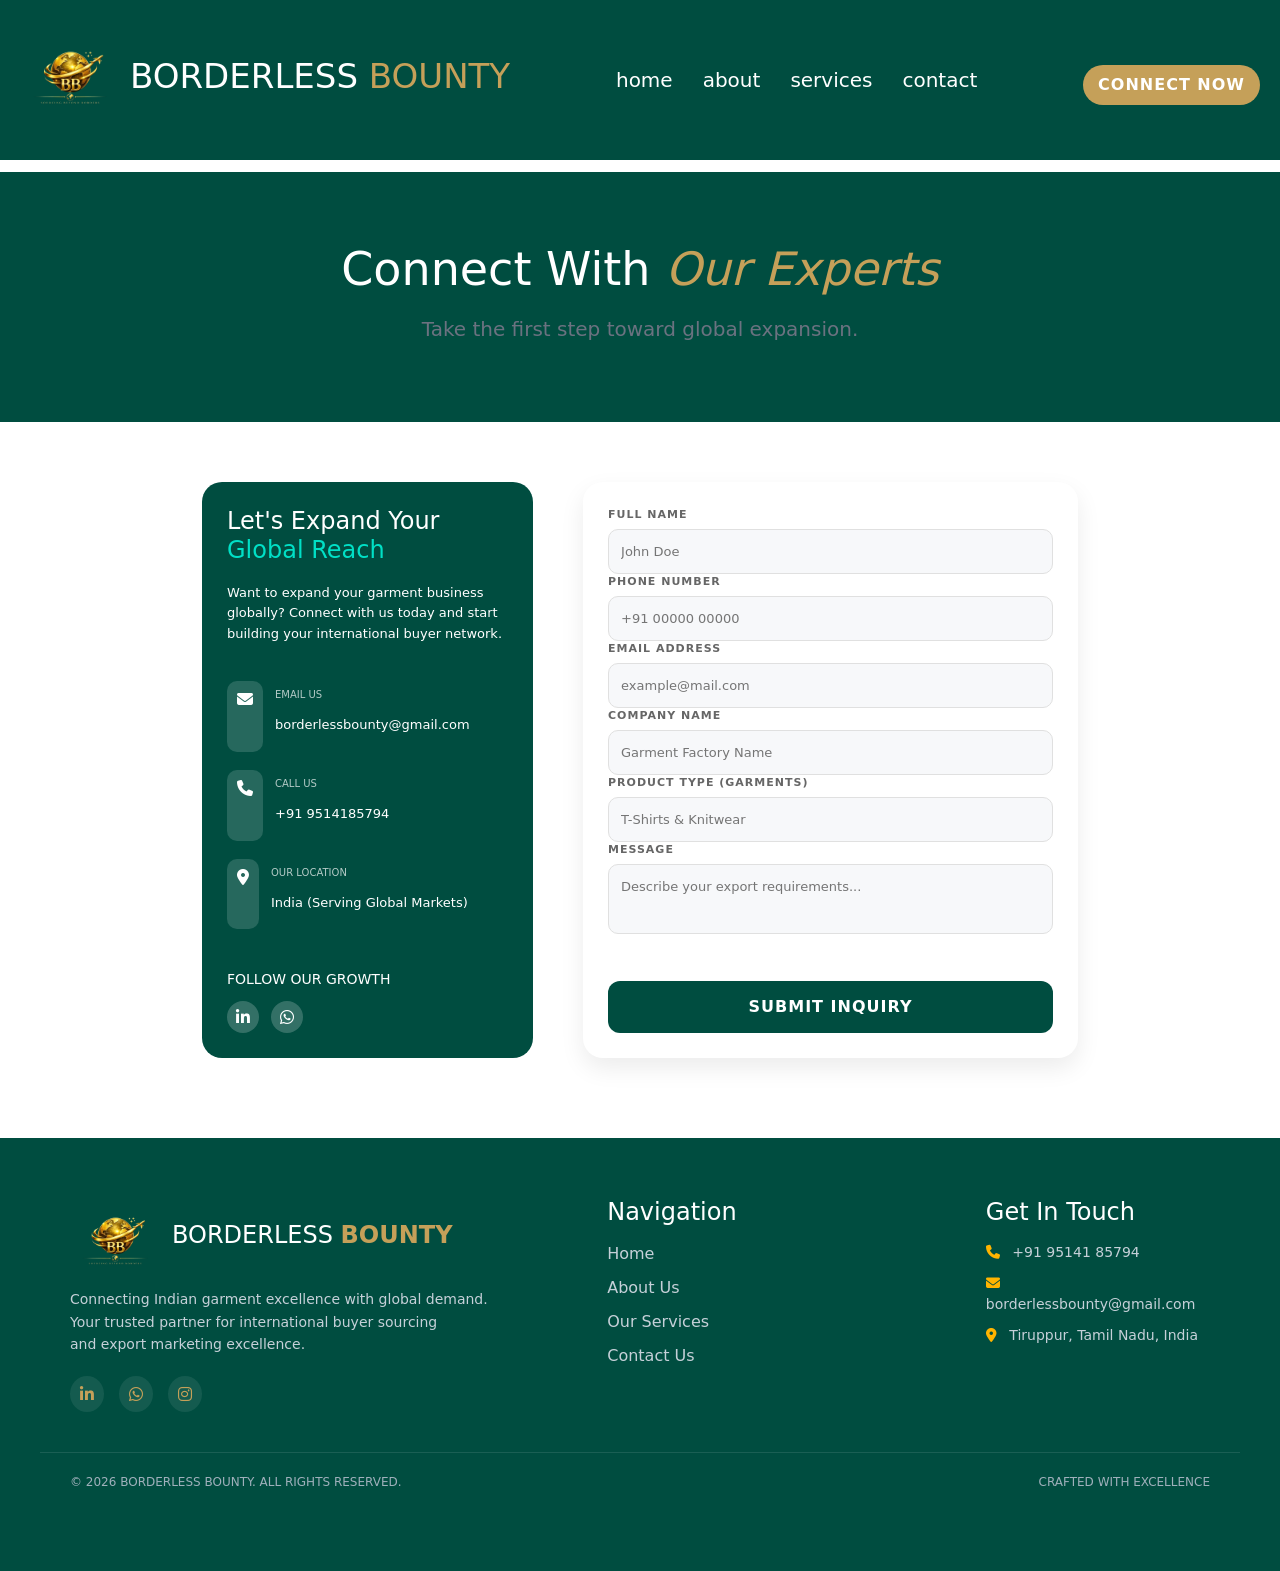
==== contact.html @ e93c2791 "Add files via upload" ====
<!DOCTYPE html>
<html lang="en">
<head>
    <meta charset="UTF-8">
    <meta name="viewport" content="width=device-width, initial-scale=1.0">
  <title>Document</title>
         <!-- ✅ Font Awesome (icons) -->
  <link rel="stylesheet" href="https://cdnjs.cloudflare.com/ajax/libs/font-awesome/6.5.0/css/all.min.css">

   <!-- AOS Animation -->
  <link rel="stylesheet" href="https://unpkg.com/aos@2.3.4/dist/aos.css"/>


    <link href="https://cdn.jsdelivr.net/npm/bootstrap@5.3.8/dist/css/bootstrap.min.css" rel="stylesheet"
        integrity="sha384-sRIl4kxILFvY47J16cr9ZwB07vP4J8+LH7qKQnuqkuIAvNWLzeN8tE5YBujZqJLB" crossorigin="anonymous">
        <link rel="stylesheet" href="/CSS/style.css">
</head>
<body>
   <div class="navbar-main">

    <div class="nav-left">
        <img src="images/home_page_images/logomain.webp" class="logo-image">
        <h1>BORDERLESS <span>BOUNTY</span></h1>
    </div>

    <ul class="nav">
        <li><a href="index.html">home</a></li>
        <li><a href="about.html">about</a></li>
        <li><a href="service.html">services</a></li>
        <li><a href="contact.html">contact</a></li>
    </ul>

    <div class="btn1">
        <button class="nav-btn">CONNECT NOW</button>
    </div>

</div>
<div class="contact1">
    <h1>Connect With<span> Our Experts</span></h1>
    <h4>Take the first step toward global expansion.</h4>

</div>
<div class="container contact-container">

  <!-- LEFT -->
  <div class="left-box">
    <h2>Let's Expand Your <br><span>Global Reach</span></h2>

    <p>
      Want to expand your garment business globally?
      Connect with us today and start building your
      international buyer network.
    </p>

    <div class="info">

      <div class="info-item">
        <i class="fas fa-envelope"></i>
        <div>
          <small>EMAIL US</small>
          <p>borderlessbounty@gmail.com</p>
        </div>
      </div>

      <div class="info-item">
        <i class="fas fa-phone"></i>
        <div>
          <small>CALL US</small>
          <p>+91 9514185794</p>
        </div>
      </div>

      <div class="info-item">
        <i class="fas fa-location-dot"></i>
        <div>
          <small>OUR LOCATION</small>
          <p>India (Serving Global Markets)</p>
        </div>
      </div>

    </div>

    <div class="social">
      <small>FOLLOW OUR GROWTH</small>
      <div class="icons">
        <a href="#"><i class="fab fa-linkedin-in"></i></a>
        <a href="#"><i class="fab fa-whatsapp"></i></a>
      </div>
    </div>
  </div>

  <!-- RIGHT -->
  <div class="form-box">
    <form>

      <div class="row">
        <div class="field">
          <label>FULL NAME</label>
          <input type="text" placeholder="John Doe">
        </div>

        <div class="field">
          <label>PHONE NUMBER</label>
          <input type="text" placeholder="+91 00000 00000">
        </div>
      </div>

      <div class="row">
        <div class="field">
          <label>EMAIL ADDRESS</label>
          <input type="email" placeholder="example@mail.com">
        </div>

        <div class="field">
          <label>COMPANY NAME</label>
          <input type="text" placeholder="Garment Factory Name">
        </div>
      </div>

      <div class="field">
        <label>PRODUCT TYPE (GARMENTS)</label>
        <input type="text" placeholder="T-Shirts & Knitwear">
      </div>

      <div class="field">
        <label>MESSAGE</label>
        <textarea placeholder="Describe your export requirements..."></textarea>
      </div>

      <button type="submit">SUBMIT INQUIRY</button>

    </form>
  </div>

</div>
<footer class="fx-footer">

  <div class="fx-container">

    <!-- LEFT -->
    <div class="fx-left">
      <div class="logo-row">
       <img src="images/home_page_images/logomain.webp" class="logo-image2">
      <h2>BORDERLESS <span>BOUNTY</span></h2>
      </div>
      <p>
        Connecting Indian garment excellence with global demand.<br>
        Your trusted partner for international buyer sourcing<br> and
        export marketing excellence.
      </p>

      <div class="fx-social">
        <i class="fab fa-linkedin-in"></i>
        <i class="fab fa-whatsapp"></i>
        <i class="fab fa-instagram"></i>
      </div>
    </div>

    <!-- CENTER -->
    <div class="fx-center">
      <h4>Navigation</h4>
      <ul>
        <li>Home</li>
        <li>About Us</li>
        <li>Our Services</li>
        <li>Contact Us</li>
      </ul>
    </div>

    <!-- RIGHT -->
    <div class="fx-right">
      <h4>Get In Touch</h4>
      <p><i class="fas fa-phone"></i> +91 95141 85794</p>
      <p><i class="fas fa-envelope"></i> borderlessbounty@gmail.com</p>
      <p><i class="fas fa-location-dot"></i> Tiruppur, Tamil Nadu, India</p>
    </div>

  </div>

  <!-- BOTTOM -->
  <div class="fx-bottom">
    <span>© 2026 BORDERLESS BOUNTY. ALL RIGHTS RESERVED.</span>
    <span>CRAFTED WITH EXCELLENCE</span>
  </div>

</footer>

   <script src="https://cdn.jsdelivr.net/npm/bootstrap@5.3.8/dist/js/bootstrap.bundle.min.js"
        integrity="sha384-FKyoEForCGlyvwx9Hj09JcYn3nv7wiPVlz7YYwJrWVcXK/BmnVDxM+D2scQbITxI"
        crossorigin="anonymous"></script>
      
</body>
</html>
---- CSS/style.css ----
.navbar-main {
    background-color: #004d40;
    height: 160px;
    width: 100%;
    display: flex;
    align-items: center;
    justify-content: space-between;
    padding: 0 20px;
    position:sticky;
    top:0;
     z-index: 1000;
}

.nav-left {
    display: flex;
    align-items: center;
}

.logo-image {
    width: 100px;
    height: 100px;
}

.nav-left h1 {
    color: white;
    font-size: 34px;
    margin-left: 10px;
}

.nav-left h1 span {
    color: #c5a059;
}

.nav {
    display: flex;
    gap: 30px;
    list-style: none;
}

.nav a {
    color: white;
    text-decoration: none;
    font-size: 20px;
}
.nav a:hover {
    color: #c5a059;
    transform: scale(1.1);
}
.nav-btn {
    background-color: #c5a059;
    color: white;
    border: none;
    padding: 8px 15px;
    border-radius: 20px;
    margin-top: 50px;
}
.nav-btn:hover {
    background-color: #ff9f2e;
    color: black;
    transform: scale(1.05);
}

/* hero section */
.hero {
  height: 100vh;
  /* background: linear-gradient(rgba(0,0,0,0.7), rgba(0,0,0,0.7)),
              url('images/home _page _images/rainy-forest.webp'); */
  /* background-image:url('images/home _page _images/mYxvzp.webp');  */
 
  background-size: cover;
  background-position: center;
  background-repeat: no-repeat;
  display: flex;
  align-items: center;
  color: white;
  text-align: center;
  padding: 20px;
  position: relative;
}
.shade{
  position: absolute;
  background-color: #004d40;
  width: 100%;
  height: 100%;
  opacity: 0.6;
}

.hero-content {
  max-width: 900px;
  margin: auto;
  position: relative;
}

.hero h5 {
  color:#c5a059;
  letter-spacing: 3px;
  font-size: 25px;
}

.sub-title {
  margin: 10px 0;
  font-size: 17px;
}

.hero h1 {
  font-size: 50px;
  font-weight: bold;
}

.hero h1 span {
  color: #c5a059;
  font-style: italic;
}

.desc {
  margin: 20px 0;
  font-size: 21px;
}

.buttons {
  margin-top: 20px;
}

.btn {
  padding: 10px 20px;
  text-decoration: none;
  margin: 5px;
  display: inline-block;
}

.btn-primary {
  background: white;
  color: white;
}

.btn-outline {
  border: 1px solid white;
  color: white;
}
.expertise4 {
  position: relative;
  padding: 100px 20px;
  text-align: center;
  overflow: hidden;
  background: #fff;
}
/* davut */
* {
  box-sizing: border-box;
}

/* 🔥 BACKGROUND LAYER */
.expertise4::before {
  content: "";
  position: absolute;
  top: 0;
  left: 0;
  width: 200%;
  height: 100%;

  background: url('../images/home_page_images/flag.png') repeat-x;

  background-size: contain;
  opacity: 0.15;

  animation: moveFlags 40s linear infinite;
}


/* 🔥 SECOND LAYER (depth feel) */
.expertise4::after {
  content: "";
  position: absolute;
  top: 0;
  left: 0;
  width: 200%;
  height: 100%;

  background: url('images/home_page_images/flag.png') repeat-x;

  background-size: contain;
  opacity: 0.08;

  animation: moveFlagsReverse 60s linear infinite;
}

/* CONTENT ABOVE */
.container4 {
  position: relative;
  z-index: 2;
  max-width: 900px;
  margin: auto;
}

/* TEXT */
.small-title {
  letter-spacing: 4px;
  font-size: 21px;
}

.main-title {
  font-size: 42px;
  font-weight: bold;
}

.content-text {
  font-size: 23px;
  line-height: 1.7;
}

.content-text span {
  font-weight: bold;
  font-style: italic;
}

/* 🔁 ANIMATIONS */
@keyframes moveFlags {
  0% {
    transform: translateX(0);
  }
  100% {
    transform: translateX(-50%);
  }
}

@keyframes moveFlagsReverse {
  0% {
    transform: translateX(-50%);
  }
  100% {
    transform: translateX(0);
  }
}


.services1 {
  background: #f4f6f8;
  padding: 80px 0;
}
.service-card {
  min-width: 220px;  /* 👈 minimum size */
  flex: 1;           /* 👈 auto expand */
  height: 180px;
}

/* 🔥 ONE LINE LAYOUT */
.service-row {
  display: flex;
  justify-content: center;
  gap: 30px; /* 🔥 BIG GAP */
  /* flex-wrap: nowrap;  */
}

/* CARD */
.service-card {
  background: #c4c2c2;
  padding: 25px 15px;
  border-radius: 15px;

  width: 180px; /* 🔥 SAME WIDTH */
  height: 180px; /* 🔥 SAME HEIGHT */

  display: flex;
  flex-direction: column;
  justify-content: center;
  align-items: center;

  text-align: center;

  box-shadow: 0 8px 20px rgba(0,0,0,0.08);
  transition: 0.3s;
}

/* ICON */
.service-card i {
  font-size: 30px;
  margin-bottom: 10px;
}

/* HOVER */
.service-card:hover {
  transform: translateY(-8px);
  box-shadow: 0 15px 30px rgba(0,0,0,0.15);
}
/* BOX */
/* ===== WHY SECTION ===== */
   .why-section {
  background-color: #004d40;
   gap:90px;
  
}



/* TEXT */
.small-head {
  color: #c5a059;
  letter-spacing: 2px;
  font-size: 14px;
}

.main-head {
  font-size: 36px;
  font-weight: bold;
}

.points p {
  font-weight: bold;
  margin-bottom: 5px;
}

.points span {
  display: block;
  font-size: 14px;
  color: #ddd;
  margin-bottom: 15px;
}

.points i {
  color: #c5a059;
  margin-right: 8px;
}

/* CARD */
.card-box {
  height: 210px;
  border-radius: 20px;
  background-color: #004d40;
  backdrop-filter: blur(10px);
  border: 2px solid rgb(163, 161, 161);
  box-shadow: 0 10px 25px rgba(237, 230, 230, 0.2);

  color: #fff;
  text-align: center;

  display: flex;
  flex-direction: column;
  justify-content: center;
  align-items: center;

  transition: 0.4s;

  /* animation base */
  opacity: 0;
  transform: translateY(40px);
  animation: fadeUp 0.8s forwards;
}

/* ICON */
.card-box i {
  font-size: 30px;
  color: #c5a059;
  margin-bottom: 10px;
}

/* HOVER */
.card-box:hover {
  transform: translateY(-10px) scale(1.05);
}

/* 🔥 ANIMATION */
@keyframes fadeUp {
  to {
    opacity: 1;
    transform: translateY(0);
  }
}

/* DELAYS */
.delay1 { animation-delay: 0.2s; }
.delay2 { animation-delay: 0.4s; }
.delay3 { animation-delay: 0.6s; }
.delay4 { animation-delay: 0.8s; }
/* SECTION */
.cta-section {
  padding: 80px 20px;
  background: #fff;
}

/* industryrow */
.industries {
  background: #f8f9fb;
}

/* TITLE */
.industry-title {
  font-size: 30px;
  font-weight: 600;
  color: #1f2937;
}

/* CARD */
.industry-card {
  height: 130px;
  border-radius: 12px;
  background: #fff;

  display: flex;
  flex-direction: column;
  justify-content: center;
  align-items: center;

  box-shadow: 0 5px 15px rgba(0,0,0,0.08);
  transition: 0.3s;

  /* animation base */
  opacity: 0;
  transform: translateY(40px);
  animation: fadeUp 0.8s forwards;
}

/* ICON */
.industry-card i {
  font-size: 26px;
  margin-bottom: 10px;
  color: #1f2937;
}

/* TEXT */
.industry-card p {
  font-size: 14px;
  margin: 0;
  color: #374151;
}

/* HOVER */
.industry-card:hover {
  transform: translateY(-8px);
  box-shadow: 0 15px 30px rgba(0,0,0,0.15);
}

/* ANIMATION */
@keyframes fadeUp {
  to {
    opacity: 1;
    transform: translateY(0);
  }
}

/* DELAY */
.delay1 { animation-delay: 0.2s; }
.delay2 { animation-delay: 0.4s; }
.delay3 { animation-delay: 0.6s; }
.delay4 { animation-delay: 0.8s; }
.delay5 { animation-delay: 1s; }
/* BOX */
.cta-box {
  background-color: #004d40;
  color: white;

  padding: 50px 30px;
  border-radius: 20px;
  width: 100%;

  max-width: 1200px;
  margin: auto;
}

/* TITLE */
.cta-box h2 {
  font-size: 32px;
  font-weight: bold;
}

/* SUB TEXT */
.cta-sub {
  margin: 10px 0 30px;
  font-size: 16px;
  opacity: 0.9;
}


/* CONTACT ROW */
.cta-contact {
  display: flex;
  justify-content: center;
  align-items: center;
  gap: 40px;
}

/* TEXT */
.cta-contact small {
  font-size: 12px;
  opacity: 0.7;
}

.cta-contact p {
  margin: 5px 0 0;
  font-weight: 600;
}

/* DIVIDER */
.divider {
  width: 1px;
  height: 40px;
  background: rgba(255,255,255,0.4);
}

.fx-footer {
  background-color: #004d40;
    
  color: white;
  padding: 60px 0px;
  /* border-radius: 20px; */
  width: 100%;
  margin: 80px  auto 0px auto;
}



/* LOGO */
.logo {
  font-weight: bold;
}
.logo span {
  color: #c5a059;
}

.logo-image2 {
  width: 90px;   /* adjust size */
  height: 90px;
}
.logo-row {
  display: flex;
  align-items: center;
  gap: 12px;
}

.logo-row h2 {
  margin: 0;
  font-size: 24px;
}

/* TEXT */
.fx-footer-text {
  font-size: 16px;
  margin: 15px 0;
  line-height: 1.6;
  opacity: 0.9;
}
.fx-left span {
  font-weight: bold;
  color: #c5a059;
}

/* TITLES */
.fx-footer-title {
  font-size: 18px;
  letter-spacing: 1px;
  margin-bottom: 15px;
  opacity: 0.8;
}

/* LINKS */
.fx-footer-links {
  list-style: none;
  padding: 0;
  margin-top: 10px;
}
.fx-footer-links li {
  margin: 8px 0;
  cursor: pointer;
}

/* ICONS */
.fx-footer i {
  margin-right: 10px;
  color: #c5a059;
}
.fx-center li{
   font-size: 16px;
}

/* SOCIAL */
.social-icons i {
  background: rgba(255,255,255,0.1);
  padding: 10px;
  border-radius: 50%;
  margin-right: 10px;
  transition: 0.3s;
}

.social-icons i:hover {
  background: #c5a059;
  color: black;
}

/* LINE */
.fx-footer hr {
  border-color: rgba(255,255,255,0.2);
  margin: 30px 0;
}

/* COPY */
.copy {
  font-size: 13px;
  opacity: 0.7;
  margin-top: 30px;
}
footer.col-md-4 {
  padding: 0 20px;
}
/* abouthtml */
.about1 {
  text-align: center;
  margin-top: 12px;
  height: 250px;
  width: 100%;
  background-color: #004d40;
padding: 70px;

}
.about1 h1 {
  font-size: 36px;
  margin-bottom: 20px;
  color: white;
}
.about1 h1 span {
  color: #c5a059;
  font-style: italic;
}
.about1 h4 {
  font-size: 20px;
  color: #6b7280;
}
.about2{
  margin-top: 100px;
  position: absolute;
}
.about2 h5 {
  color: #c5a059;
  letter-spacing: 3px;
  font-size: 22px;
  
  margin-top: 20px;

}
.about2 h1 {
  font-size: 36px;
  margin-bottom: 20px;
  color: #1f2937;
}
.about2 p {
  font-size: 20px;
  line-height: 1.6;
  color: #374151;
}
.poem {
  height: 100px;
  width: auto;
  margin-left: 20px;
  font-style: italic;
  border-left: 10px solid #c5a059;
  background-color: #ebe9e9;
  padding: 30px 0px 30px 20px;
}
.about2 img{
  width: 100%;
  height: 80%;
  border-radius: 10px;
}
.box0{
  width: 70px;
  position: relative;
  top: 880px;
  left: 800px;
}
 .box0 .card{
  background-color: #004d40;
  height: 150px;
  color: white;
  border-radius: 10px;
  padding-left: 20px;
  padding-top: 5px;
 }
 .box0 .card h1{
  font-size: 60px;
  color: #c5a059;
}
 .box0 h4{
  font-size: 20px;
  color: rgb(248, 248, 248);
}

    .founders2 {
      padding: 80px 0;
      text-align: center;
      margin-top: 950px;
    }

    .sub-title {
      letter-spacing: 3px;
      color: #777;
      font-size: 14px;
    }

    /* 🔥 FINAL CARD FIX */
    .card-custom {
      background: #fff;
      padding: 40px 20px;
      border-radius: 20px;
      border: none;

      box-shadow: 0 15px 40px rgba(0,0,0,0.15);

      transition: 0.3s;
    }

    .card-custom:hover {
      transform: translateY(-10px);
    }

    .icon-circle {
      width: 80px;
      height: 80px;
      background: #0a1f44;
      color: #fff;
      border-radius: 50%;
      display: flex;
      align-items: center;
      justify-content: center;
      font-size: 30px;
      margin: 0 auto 20px;
    }

    .role {
      color: #777;
    }

    .desc {
      color: #555;
      font-size: 14px;
    }

    /* 3card */
    /* 🔥 NEW 3 CARD SECTION (SAFE - no conflict) */

.about-new{
  padding:80px 0px 20px 50px;
}

.about-container-new{
  display:flex;
  flex-wrap:wrap;
  /* justify-content:center; */
  gap:30px;
  margin-bottom: 100px;
 
  
}

.card-new{
  width:450px;
  padding:30px;
  border-radius:15px;
  background:white;
  box-shadow:0 5px 20px rgba(0,0,0,0.1);
}

/* Mission */
.card-new.mission{
  background:#004d40;
  color:white;
}

.card-new.mission p{
  color:#ddd;
}

/* Strength */
.card-new.strength ul{
  list-style:none;
}

.card-new.strength ul li{
  padding-left:20px;
  position:relative;
  margin-bottom:10px;
}

.card-new.strength ul li::before{
  content:"✔";
  position:absolute;
  left:0;
  color:#c5a059;
}
.icon-new{
  width:60px;
  height:60px;
  background:#0a1f44;
  color:#fff;
  border-radius:50%;
  display:flex;
  align-items:center;
  justify-content:center;
  font-size:24px;
  margin-bottom:15px;
}
.card-new p,li{
  font-size:20px;
  color:#555;
}

/* services */
/* abouthtml */
.service1 {
  text-align: center;
  margin-top: 16px;
  height: 250px;
  width: 100%;
  background-color: #004d40;
padding: 70px;

}
.service1 h1 {
  font-size: 46px;
  margin-bottom: 20px;
  color: white;
}
.service1 h1 span {
  font-size: 46x;
  color: #c5a059;
  font-style: italic;
}
.service1 h4 {
  font-size: 20px;
  color: #6b7280;
}


/* SECTION */
.gb-svc-section {
  padding: 60px 40px;
  background:
    linear-gradient(rgba(255,255,255,0.92), rgba(255,255,255,0.92)),
    url('https://picsum.photos/1200/800?blur=3');
  background-size: cover;
}

/* GRID (width 20% kammi) */
.gb-svc-container {
  display: grid;
  grid-template-columns: repeat(3, 0.7fr);
  justify-content: center;
  gap: 30px;
  width: 100%;
  margin: 0 auto;
}

/* CARD */
.gb-svc-card {
  position: relative;
  border-radius: 18px;
  overflow: hidden;
  transition: 0.3s;
  width: 85%;
  
}

/* IMAGE (height +20%) */
.gb-svc-card img {
  width: 100%;
  height: 360px;
  object-fit: cover;
}

/* OVERLAY */
.gb-svc-overlay {
  position: absolute;
  inset: 0;
  background: rgba(32, 166, 144, 0.65);
}

/* TEXT */
.gb-svc-text {
  position: absolute;
  bottom: 20px;
  left: 20px;
  right: 20px;
  color: #fff;
  /* z-index: 2; */
}

/* ICON (kila left) */
.svc-icon {
  position: absolute;
  bottom: 120px;
  left: 10px;
  font-size: 30px;
  color: #ff9f2e;
}

/* TITLE */
.gb-svc-text h3 {
  font-size: 20px;
  margin-bottom: 5px;
  font-weight: bold;
}

/* PARA */
.gb-svc-text p {
  font-size: 14px;
}

/* LIST */
.gb-svc-text ul {
  margin: 5px 0 0 15px;
  font-size: 14px;
}

/* 🔥 4th CARD TEXT WHITE FORCE */
.gb-svc-card:nth-child(4) .gb-svc-text,
.gb-svc-card:nth-child(4) ul li {
  color: #ffffff;
   font-size: 14px;
}

/* HOVER */
.gb-svc-card:hover {
  transform: scale(1.05);
}

/* 🔥 SECTION */
.gb-pro-section {
  padding: 120px 20px;
  color: #fff;
  text-align: center;
   background-color: #004d40;

  /* background:
    
    linear-gradient(135deg, #0f2027, #203a43, #2c5364); */
}

/* TITLE */
.gb-pro-section h2 {
  font-size: 32px;
  margin-bottom: 10px;
}

.gb-sub {
  opacity: 0.7;
  margin-bottom: 80px;
}

/* TIMELINE */
.gb-pro-timeline {
  position: relative;
  max-width: 1000px;
  margin: auto;
}

/* CENTER LINE */
.gb-pro-timeline::after {
  content: "";
  position: absolute;
  width: 2px;
  background: rgba(255,255,255,0.2);
  top: 0;
  bottom: 0;
  left: 50%;
  transform: translateX(-50%);
}

/* ITEM */
.gb-pro-item {
  position: relative;
  width: 50%;
  padding: 40px 20px;
}

/* LEFT */
.gb-left {
  left: 0;
  text-align: left;
}

/* RIGHT */
.gb-right {
  left: 50%;
  text-align: left;
}

/* CARD */
.gb-pro-card {
  background: rgba(255,255,255,0.08);
  padding: 20px 25px;
  border-radius: 12px;
 border: 1px solid rgba(247, 244, 244, 0.2);
}

/* NUMBER CIRCLE */
.gb-pro-item::before {
  content: attr(data-step);
  position: absolute;
  top: 45px;
  width: 35px;
  height: 35px;
  border: 2px solid white;
  border-radius: 50%;
  text-align: center;
  line-height: 32px;
  font-weight: bold;
  color:#c5a059;
  background: transparent;
}

/* NUMBER POSITION */
.gb-left::before {
  right: -18px;
}

.gb-right::before {
  left: -18px;
}

/* TEXT */
.gb-pro-card h3 {
  margin-bottom: 8px;
  color: #c5a059;
}

.gb-pro-card p {
  font-size: 14px;
  opacity: 0.8;
}
.pro-end{
  text-align: center;
  color:white;
  margin-top: 90px;
}

/* SECTION */
.gb-terms-section {
  padding: 80px 40px;
}

/* CONTAINER */
.gb-terms-container {
  display: flex;
  gap: 40px;
  justify-content: center;
  align-items: stretch;
  flex-wrap: wrap;
}

/* LEFT CARD */
.gb-terms-card {
  flex: 1;
  max-width: 500px;
  background: #fff;
  padding: 30px;
  border-radius: 20px;
  box-shadow: 0 10px 25px rgba(0,0,0,0.1);
}
.gb-terms-card i{
  color:#c5a059;
}

/* TITLE */
.gb-terms-card h3 {
  margin-bottom: 20px;
  font-size: 20px;
}



/* ROW */
.gb-row {
  margin-bottom: 20px;
}

.gb-row span {
  display: block;
  font-size: 12px;
  color:#c5a059;
  margin-bottom: 5px;
  font-weight: bold;
}

.gb-row p {
  font-size: 14px;
  color: #333;
}

/* RIGHT CARD */
.gb-doc-card {
  flex: 1;
  max-width: 500px;
  padding: 30px;
  border-radius: 20px;
  color: #fff;
   background-color: #004d40;

  /* background:
    linear-gradient(rgba(0,0,0,0.6), rgba(0,0,0,0.6)),
    linear-gradient(135deg, #0f2027, #2c5364); */

  box-shadow: 0 10px 25px rgba(0,0,0,0.2);
}

/* TITLE */
.gb-doc-card h3 {
  margin-bottom: 25px;
  color:#c5a059;
}

/* LIST ITEM */
.gb-doc-item {
  display: flex;
  align-items: center;
  gap: 15px;
  padding: 12px 15px;
  margin-bottom: 15px;
  border-radius: 10px;

  background: rgba(255,255,255,0.08);
  backdrop-filter: blur(5px);
}

/* ICON */
.gb-doc-item i {
  color:#c5a059;
}

/* TEXT */
.gb-doc-item span {
  font-size: 14px;
}
/* contact */
.contact1 {
  text-align: center;
  margin-top: 12px;
  height: 250px;
  width: 100%;
  background-color: #004d40;
padding: 70px;

}
.contact1 h1 {
  font-size: 46px;
  margin-bottom: 20px;
  color: white;
}
.contact1 h1 span {
  font-size: 46x;
  color: #c5a059;
  font-style: italic;
}
.contact1 h4 {
  font-size: 20px;
  color: #6b7280;
}


/* MAIN CONTAINER */
.contact-container {
  display: flex;
  width: 900px;
  margin: 60px auto;
  gap: 50px;

  align-items: stretch; /* 🔥 equal height */
}

/* LEFT BOX */
.left-box {
  width: 40%;
  padding: 25px;
  border-radius: 20px;
   background-color: #004d40;
  /* background: linear-gradient(180deg, #0b0b0b, #0b7a7a); */
  color: white;

  display: flex;
  flex-direction: column;
  justify-content: space-between; /* 🔥 fill full height */
}

.left-box h2 {
  font-size: 24px;
}

.left-box span {
  color: #00e0c6;
}

.left-box p {
  font-size: 13px;
  margin-top: 10px;
  line-height: 1.6;
}

/* INFO */
.info {
  margin-top: 20px;
}

.info-item {
  display: flex;
  gap: 12px;
  margin-bottom: 18px;
}

.info-item i {
  background: rgba(255,255,255,0.15);
  padding: 10px;
  border-radius: 10px;
}

.info-item small {
  font-size: 10px;
  opacity: 0.7;
}

.info-item p {
  font-size: 13px;
}

/* SOCIAL */
.social {
  margin-top: 20px;
}

.icons {
  display: flex;
  gap: 12px;
  margin-top: 10px;
}

.icons a {
  width: 32px;
  height: 32px;
  border-radius: 50%;
  background: rgba(255,255,255,0.2);
  display: flex;
  align-items: center;
  justify-content: center;
  color: white;
  text-decoration: none;
}

/* RIGHT FORM */
.form-box {
  width: 60%;
  background: white;
  padding: 25px;
  border-radius: 20px;
  box-shadow: 0 10px 25px rgba(0,0,0,0.08);

  display: flex;
  flex-direction: column;
}

/* FORM FULL HEIGHT */
.form-box form {
  display: flex;
  flex-direction: column;
  height: 100%;
}

/* ROW */
.contact .row {
  display: flex;
  gap: 15px;
  margin-bottom: 12px;
}

/* FIELD */
.field {
  width: 100%;
  display: flex;
  flex-direction: column;
}

.field label {
  font-size: 11px;
  font-weight: 600;
  color: #666;
  margin-bottom: 5px;
  letter-spacing: 1px;
}

.field input,
.field textarea {
  padding: 12px;
  border-radius: 10px;
  border: 1px solid #e0e0e0;
  background: #f7f8fa;
  font-size: 13px;
  outline: none;
}

/* TEXTAREA REDUCED */
.field textarea {
  height: 70px;
  resize: none;
}

/* BUTTON FIXED BOTTOM */
button {
  width: 100%;
  padding: 14px;
  border-radius: 12px;
  border: none;
  margin-top: auto; /* 🔥 pushes button down */
  /* background: linear-gradient(90deg, #0b7a7a, #0fa3a3); */
   background-color: #004d40;
  color: white;
  font-weight: 600;
  letter-spacing: 1px;
  cursor: pointer;
}
.btn1 {
    position: relative;
    margin-top: -40px;
    text-align: right;
    
    
}
.btn1 .btn {
    background-color: #c5a059;;
    color: white;
    border: none;
    padding: 8px 15px;
    font-size: 17px;
    cursor: pointer;
    margin-right: 20px;
    border-radius: 20px;
    width: 200px;
}
/* FOOTER */
/* .fx-footer {
  padding: 80px 0 20px;
  color: #fff;

  background:
    radial-gradient(circle at 20% 30%, rgba(0,200,255,0.4), transparent 50%),
    radial-gradient(circle at 80% 70%, rgba(0,120,255,0.3), transparent 50%),
    linear-gradient(135deg, #08171f, #0f2a38, #1b4b63);
} */

/* CONTAINER */
.fx-container {
  max-width: 1200px;
  margin: auto;
  padding: 0 30px;

  display: grid;
  grid-template-columns: 2fr 1fr 1.3fr;
  gap: 100px;
}

/* LEFT */
.fx-left h2 {
  margin-bottom: 15px;
}

.fx-left p {
  color: #c5d0d8;
  font-size: 14px;
  line-height: 1.6;
}

/* SOCIAL */
.fx-social {
  margin-top: 20px;
}

.fx-social i {
  margin-right: 10px;
  padding: 10px;
  border-radius: 50%;
  background: rgba(255,255,255,0.08);
  cursor: pointer;
  transition: 0.3s;
}

.fx-social i:hover {
  background: #ffb400;
  color: #000;
}

/* CENTER */
.fx-center h4,
.fx-right h4 {
  margin-bottom: 15px;
}

.fx-center ul {
  list-style: none;
  padding: 0;
}

.fx-center li {
  margin-bottom: 10px;
  color: #c5d0d8;
  cursor: pointer;
}

.fx-center li:hover {
  color: #ffb400;
}

/* RIGHT */
.fx-right p {
  margin-bottom: 10px;
  color: #c5d0d8;
  font-size: 14px;
}

.fx-right i {
  color: #ffb400;
  margin-right: 8px;
}

/* BOTTOM */
.fx-bottom {
  max-width: 1200px;
  margin: 40px auto 0;
  padding: 20px 30px;
  border-top: 1px solid rgba(255,255,255,0.1);

  display: flex;
  justify-content: space-between;
  color: #9fb0bb;
  font-size: 12px;
}
.fx-right {
  margin-left: 60px;
}

/* ================== KEYFRAMES ================== */
@keyframes fadeUp {
  from {
    opacity: 0;
    transform: translateY(60px);
  }
  to {
    opacity: 1;
    transform: translateY(0);
  }
}

@keyframes fadeLeft {
  from {
    opacity: 0;
    transform: translateX(-80px);
  }
  to {
    opacity: 1;
    transform: translateX(0);
  }
}

@keyframes fadeRight {
  from {
    opacity: 0;
    transform: translateX(80px);
  }
  to {
    opacity: 1;
    transform: translateX(0);
  }
}

@keyframes zoomIn {
  from {
    opacity: 0;
    transform: scale(0.8);
  }
  to {
    opacity: 1;
    transform: scale(1);
  }
}

/* ================== CONTACT PAGE ================== */
.contact1 {
  opacity: 0;
  animation: fadeUp 1s ease forwards;
}

.left-box {
  opacity: 0;
  animation: fadeLeft 1s ease forwards;
  animation-delay: 0.3s;
}

.form-box {
  opacity: 0;
  animation: fadeRight 1s ease forwards;
  animation-delay: 0.3s;
}

/* ================== ABOUT PAGE ================== */
/* .about1 {
  opacity: 0;
  animation: fadeUp 1s ease forwards;
}

.about2 {
  opacity: 0;
  animation: fadeUp 1s ease forwards;
  animation-delay: 0.3s;
}

.card-custom {
  opacity: 0;
  animation: zoomIn 0.8s ease forwards;
}

.card-custom:nth-child(1){ animation-delay: 0.2s; }
.card-custom:nth-child(2){ animation-delay: 0.4s; } */

.card-new {
  opacity: 0;
  animation: fadeUp 0.8s ease forwards;
}

.card-new:nth-child(1){ animation-delay: 0.2s; }
.card-new:nth-child(2){ animation-delay: 0.4s; }
.card-new:nth-child(3){ animation-delay: 0.6s; }

/* ================== SERVICES PAGE ================== */
.service1 {
  opacity: 0;
  animation: fadeUp 1s ease forwards;
}

.gb-svc-card {
  opacity: 0;
  animation: zoomIn 0.8s ease forwards;
}

.gb-svc-card:nth-child(1){ animation-delay: 0.2s; }
.gb-svc-card:nth-child(2){ animation-delay: 0.4s; }
.gb-svc-card:nth-child(3){ animation-delay: 0.6s; }
.gb-svc-card:nth-child(4){ animation-delay: 0.8s; }
.gb-svc-card:nth-child(5){ animation-delay: 1s; }
.gb-svc-card:nth-child(6){ animation-delay: 1.2s; }

/* PROCESS TIMELINE */
.gb-pro-timeline {
  opacity: 0;
  animation: fadeUp 1s ease forwards;
  
}

.gb-pro-item:nth-child(1){ animation-delay: 0.2s; }
.gb-pro-item:nth-child(2){ animation-delay: 0.4s; }
.gb-pro-item:nth-child(3){ animation-delay: 0.6s; }
.gb-pro-item:nth-child(4){ animation-delay: 0.8s; }
.gb-pro-item:nth-child(5){ animation-delay: 1s; }

/* TERMS */
.gb-terms-card {
  opacity: 0;
  animation: fadeLeft 1s ease forwards;
}

.gb-doc-card {
  opacity: 0;
  animation: fadeRight 1s ease forwards;
}


/* ================== FOOTER ================== */
.fx-footer {
  opacity: 0;
  animation: fadeUp 1.2s ease forwards;
}




.expertise-flagimag{
    opacity: 0.8;
    position: absolute;
    
}
  
/* index media */
/* 🔥 SECTION */
.gb-pro-section {
  padding: 120px 20px;
  color: #fff;
  text-align: center;
   background-color: #004d40;

  /* background:
    
    linear-gradient(135deg, #0f2027, #203a43, #2c5364); */
}

/* TITLE */
.gb-pro-section h2 {
  font-size: 32px;
  margin-bottom: 10px;
}

.gb-sub {
  opacity: 0.7;
  margin-bottom: 80px;
}

/* TIMELINE */
.gb-pro-timeline {
  position: relative;
  max-width: 1000px;
  margin: auto;
}

/* CENTER LINE */
.gb-pro-timeline::after {
  content: "";
  position: absolute;
  width: 2px;
  background: rgba(255,255,255,0.2);
  top: 0;
  bottom: 0;
  left: 50%;
  transform: translateX(-50%);
}

/* ITEM */
.gb-pro-item {
  position: relative;
  width: 50%;
  padding: 40px 20px;
}

/* LEFT */
.gb-left {
  left: 0;
  text-align: left;
}

/* RIGHT */
.gb-right {
  left: 50%;
  text-align: left;
}

/* CARD */
.gb-pro-card {
  background: rgba(255,255,255,0.08);
  padding: 20px 25px;
  border-radius: 12px;
 border: 1px solid rgba(247, 244, 244, 0.2);
}

/* NUMBER CIRCLE */
.gb-pro-item::before {
  content: attr(data-step);
  position: absolute;
  top: 45px;
  width: 35px;
  height: 35px;
  border: 2px solid white;
  border-radius: 50%;
  text-align: center;
  line-height: 32px;
  font-weight: bold;
  color:#c5a059;
  background: transparent;
}

/* NUMBER POSITION */
.gb-left::before {
  right: -18px;
}

.gb-right::before {
  left: -18px;
}

/* TEXT */
.gb-pro-card h3 {
  margin-bottom: 8px;
  color: #c5a059;
}

.gb-pro-card p {
  font-size: 14px;
  opacity: 0.8;
}
.pro-end{
  text-align: center;
  color:white;
  margin-top: 90px;
}

/* SECTION */
.gb-terms-section {
  padding: 80px 40px;
}

/* CONTAINER */
.gb-terms-container {
  display: flex;
  gap: 40px;
  justify-content: center;
  align-items: stretch;
  flex-wrap: wrap;
}

/* LEFT CARD */
.gb-terms-card {
  flex: 1;
  max-width: 500px;
  background: #fff;
  padding: 30px;
  border-radius: 20px;
  box-shadow: 0 10px 25px rgba(0,0,0,0.1);
}
.gb-terms-card i{
  color:#c5a059;
}

/* TITLE */
.gb-terms-card h3 {
  margin-bottom: 20px;
  font-size: 20px;
}
/* index responsive */
/* =========================================
   RESPONSIVE DESIGN
========================================= */

/* ---------- LARGE TV SCREENS ---------- */
@media (min-width: 1600px){

  .container,
  .container4,
  .fx-container{
    max-width: 1500px;
    margin: auto;
  }

  .hero h1{
    font-size: 72px;
  }

  .hero p{
    font-size: 24px;
  }

  .service-card{
    height: 230px;
  }

  .card-box{
    height: 260px;
  }

}


/* ---------- TABLET ---------- */
@media (max-width: 992px){

  /* NAVBAR */
  .navbar-main{
    flex-direction: column;
    height: auto;
    padding: 20px;
    gap: 20px;
  }

  .nav{
    flex-wrap: wrap;
    justify-content: center;
    gap: 15px;
  }

  .btn1{
    margin-top: 0;
  }

  /* HERO */
  .hero{
    height: auto;
    padding: 100px 20px;
  }

  .hero h1{
    font-size: 40px;
  }

  .desc{
    font-size: 18px;
  }

  /* SERVICES */
  .service-row{
    flex-wrap: wrap;
  }

  .service-card{
    width: 45%;
  }

  /* WHY SECTION */
  .why-section .row{
    flex-direction: column;
  }

  /* FOOTER */
  .fx-container{
    grid-template-columns: 1fr;
    gap: 40px;
    text-align: center;
  }

  .fx-right{
    margin-left: 0;
  }

  .fx-bottom{
    flex-direction: column;
    gap: 10px;
    text-align: center;
  }

  /* CONTACT */
  .contact-container{
    width: 100%;
    flex-direction: column;
    padding: 20px;
  }

  .left-box,
  .form-box{
    width: 100%;
  }

  /* ABOUT CARDS */
  .about-container-new{
    justify-content: center;
  }

  .card-new{
    width: 100%;
  }

  /* SERVICE PAGE CARDS */
  .gb-svc-container{
    grid-template-columns: repeat(2,1fr);
  }

}


/* ---------- MOBILE ---------- */
@media (max-width: 576px){

  /* LOGO */
  .logo-image{
    width: 70px;
    height: 70px;
  }

  .nav-left h1{
    font-size: 22px;
  }

  /* NAV */
  .nav{
    flex-direction: column;
    align-items: center;
  }

  .nav a{
    font-size: 16px;
  }

  .btn1 .btn,
  .nav-btn{
    width: 100%;
  }

  /* HERO */
  .hero{
    padding: 80px 15px;
  }

  .hero h5{
    font-size: 16px;
  }

  .hero h1{
    font-size: 28px;
    line-height: 1.4;
  }

  .sub-title,
  .desc{
    font-size: 15px;
  }

  .buttons{
    display: flex;
    flex-direction: column;
    gap: 10px;
  }

  .buttons .btn{
    width: 100%;
  }

  /* SECTION TITLES */
  .main-title,
  .main-head,
  .industry-title,
  .cta-box h2{
    font-size: 28px;
  }

  .content-text{
    font-size: 17px;
  }

  /* SERVICES */
  .service-row{
    flex-direction: column;
    align-items: center;
  }

  .service-card{
    width: 100%;
    max-width: 320px;
  }

  /* INDUSTRY */
  .industry-card{
    height: 110px;
  }

  /* CTA */
  .cta-contact{
    flex-direction: column;
    gap: 20px;
  }

  .divider{
    display: none;
  }

  /* TIMELINE */
  .gb-pro-timeline::after{
    left: 20px;
  }

  .gb-pro-item{
    width: 100%;
    padding-left: 60px;
    padding-right: 10px;
  }

  .gb-right{
    left: 0;
  }

  .gb-left::before,
  .gb-right::before{
    left: 2px;
  }

  /* SERVICE GRID */
  .gb-svc-container{
    grid-template-columns: 1fr;
  }

  /* FOOTER */
  .logo-row{
    justify-content: center;
  }

  .fx-footer{
    padding: 40px 20px;
  }

}

/* about responsive */
/* =========================================================
   ABOUT PAGE RESPONSIVE ONLY
========================================================= */

/* ================= MOBILE ================= */
@media (max-width: 768px){

  /* TOP BANNER */
  .about1{
    height:auto;
    padding:50px 20px;
  }

  .about1 h1{
    font-size:32px;
    line-height:1.4;
  }

  .about1 h4{
    font-size:16px;
    line-height:1.6;
  }

  /* ABOUT SECTION */
  .about2{
    position:static;
    margin-top:40px;
    padding:20px;
  }

  .about2 .row{
    flex-direction:column;
  }

  .about2 .card{
    margin:0 !important;
  }

  .about2 h5{
    font-size:18px;
    letter-spacing:2px;
  }

  .about2 h1{
    font-size:28px;
    line-height:1.4;
  }

  .about2 p{
    font-size:16px;
    line-height:1.7;
  }

  .about2 img{
    margin-top:20px;
    height:auto;
  }

  /* POEM */
  .poem{
    height:auto;
    padding:20px;
    font-size:15px;
    line-height:1.6;
    margin-left:0;
  }

  /* EXPERIENCE BOX */
  .box0{
    position:static;
    width:100%;
    display:flex;
    justify-content:center;
    margin-top:30px;
  }

  .box0 .card{
    width:220px !important;
    height:auto;
    text-align:center;
    padding:20px;
  }

  .box0 .card h1{
    font-size:42px;
  }

  .box0 h4{
    font-size:16px;
  }

  /* FOUNDERS */
  .founders2{
    margin-top:80px;
    padding:50px 20px;
  }

  .founders2 h2{
    font-size:30px;
  }

  .card-custom{
    padding:30px 20px;
  }

  .icon-circle{
    width:70px;
    height:70px;
    font-size:26px;
  }

  /* MISSION / VISION */
  .about-new{
    padding:50px 20px;
  }

  .about-container-new{
    flex-direction:column;
    gap:20px;
  }

  .card-new{
    width:100%;
    padding:25px;
  }

  .card-new h2{
    font-size:26px;
  }

  .card-new p,
  .card-new li{
    font-size:16px;
    line-height:1.7;
  }
}

/* ================= TABLET ================= */
@media (min-width:769px) and (max-width:1024px){

  .about1{
    padding:60px 30px;
  }

  .about1 h1{
    font-size:46px;
  }

  .about1 h4{
    font-size:18px;
  }

  .about2{
    position:static;
    margin-top:50px;
    padding:30px;
  }

  .about2 .card{
    margin:0 !important;
  }

  .about2 h1{
    font-size:32px;
  }

  .about2 p{
    font-size:18px;
  }

  .poem{
    height:auto;
  }

  .box0{
    position:static;
    margin-top:40px;
    display:flex;
    justify-content:center;
    width:100%;
  }

  .founders2{
    margin-top:100px;
  }

  .about-container-new{
    justify-content:center;
    gap:25px;
  }

  .card-new{
    width:45%;
  }
}

/* ================= TV / LARGE SCREEN ================= */
@media (min-width:1440px){

  .about1{
    padding:100px 20px;
  }

  .about1 h1{
    font-size:70px;
  }

  .about1 h4{
    font-size:28px;
  }

  .about2{
    max-width:1700px;
    margin:auto;
    margin-top:80px;
  }

  .about2 h5{
    font-size:28px;
  }

  .about2 h1{
    font-size:52px;
  }

  .about2 p{
    font-size:24px;
    line-height:1.9;
  }

  .poem{
    font-size:22px;
  }

  .box0 .card{
    width:320px !important;
    height:200px;
  }

  .box0 .card h1{
    font-size:70px;
  }

  .founders2 h2{
    font-size:54px;
  }

  .card-custom{
    padding:60px 40px;
  }

  .card-new{
    max-width:520px;
  }

  .card-new h2{
    font-size:38px;
  }

  .card-new p,
  .card-new li{
    font-size:22px;
  }
}

/* ================= SERVICES RESPONSIVE ================= */
/* =======================================================
   📱 MOBILE RESPONSIVE (max-width: 768px)
======================================================= */
@media (max-width: 768px) {

  /* NAVBAR */
  .navbar-main{
    flex-direction: column;
    height: auto;
    padding: 15px;
    gap: 15px;
  }

  .nav-left{
    flex-direction: column;
    text-align: center;
  }

  .logo-image{
    width: 70px;
    height: 70px;
  }

  .nav-left h1{
    font-size: 24px;
    margin-left: 0;
  }

  .nav{
    flex-direction: column;
    gap: 10px;
    padding: 0;
    align-items: center;
  }

  .nav a{
    font-size: 18px;
  }

  .btn1{
    margin-top: 0;
    text-align: center;
  }

  .nav-btn{
    margin-top: 0;
    width: 180px;
  }

  /* HERO / TOP SECTIONS */
  .service1,
  .about1,
  .contact1{
    height: auto;
    padding: 50px 20px;
  }

  .service1 h1,
  .about1 h1,
  .contact1 h1{
    font-size: 32px;
  }

  .service1 h4,
  .about1 h4,
  .contact1 h4{
    font-size: 16px;
    line-height: 1.6;
  }

  /* SERVICE CARDS */
  .gb-svc-container{
    grid-template-columns: 1fr;
    gap: 20px;
  }

  .gb-svc-card{
    width: 100%;
  }

  .gb-svc-card img{
    height: 280px;
  }

  /* TIMELINE */
  .gb-pro-timeline::after{
    left: 20px;
  }

  .gb-pro-item{
    width: 100%;
    padding-left: 60px;
    padding-right: 10px;
    left: 0 !important;
    text-align: left;
  }

  .gb-left::before,
  .gb-right::before{
    left: 2px;
  }

  /* TERMS SECTION */
  .gb-terms-container{
    flex-direction: column;
  }

  .gb-terms-card,
  .gb-doc-card{
    max-width: 100%;
  }

  /* CONTACT PAGE */
  .contact-container{
    flex-direction: column;
    width: 100%;
    padding: 20px;
  }

  .left-box,
  .form-box{
    width: 100%;
  }

  /* FOOTER */
  .fx-container{
    grid-template-columns: 1fr;
    gap: 40px;
    text-align: center;
  }

  .fx-right{
    margin-left: 0;
  }

  .fx-bottom{
    flex-direction: column;
    gap: 10px;
    text-align: center;
  }

  .logo-row{
    justify-content: center;
  }

  .fx-social{
    justify-content: center;
  }

  /* ABOUT SECTION */
  .about2{
    position: static;
    margin-top: 40px;
    padding: 20px;
  }

  .box0{
    position: static;
    width: 100%;
    margin-top: 20px;
  }

  .founders2{
    margin-top: 100px;
  }

  /* 3 CARDS */
  .about-container-new{
    flex-direction: column;
    padding-right: 20px;
  }

  .card-new{
    width: 100%;
  }
}


/* =======================================================
   📲 TABLET RESPONSIVE (769px - 1024px)
======================================================= */
@media (min-width: 769px) and (max-width: 1024px){

  .navbar-main{
    padding: 15px;
  }

  .nav{
    gap: 15px;
  }

  .nav-left h1{
    font-size: 28px;
  }

  /* SERVICE GRID */
  .gb-svc-container{
    grid-template-columns: repeat(2,1fr);
  }

  .gb-svc-card{
    width: 100%;
  }

  /* TIMELINE */
  .gb-pro-item{
    padding: 30px;
  }

  /* CONTACT */
  .contact-container{
    width: 95%;
    gap: 25px;
  }

  /* FOOTER */
  .fx-container{
    grid-template-columns: 1fr 1fr;
    gap: 50px;
  }

  .fx-right{
    margin-left: 0;
  }

  /* ABOUT CARDS */
  .about-container-new{
    justify-content: center;
  }

  .card-new{
    width: 45%;
  }
}


/* =======================================================
   🖥️ TV / LARGE SCREEN RESPONSIVE (1440px+)
======================================================= */
@media (min-width: 1440px){

  .navbar-main{
    padding: 0 80px;
  }

  .nav-left h1{
    font-size: 42px;
  }

  .nav a{
    font-size: 24px;
  }

  .service1 h1,
  .about1 h1,
  .contact1 h1{
    font-size: 64px;
  }

  .service1 h4,
  .about1 h4,
  .contact1 h4{
    font-size: 26px;
  }

  .gb-svc-container{
    max-width: 1700px;
    margin: auto;
    gap: 40px;
  }

  .gb-svc-card img{
    height: 450px;
  }

  .gb-svc-text h3{
    font-size: 28px;
  }

  .gb-svc-text p,
  .gb-svc-text ul{
    font-size: 18px;
  }

  .gb-pro-section h2{
    font-size: 50px;
  }

  .gb-pro-card h3{
    font-size: 28px;
  }

  .gb-pro-card p{
    font-size: 18px;
  }

  .fx-container{
    max-width: 1600px;
  }

  .fx-left p,
  .fx-right p,
  .fx-center li{
    font-size: 18px;
  }
}

/* ================= CONTACT RESPONSIVE ================= */
@media (max-width: 992px) {

  /* NAVBAR */
  .navbar-main {
    flex-direction: column;
    height: auto;
    text-align: center;
  }

  .nav {
    flex-direction: column;
    gap: 10px;
  }

  .btn1 {
    margin-top: 10px;
    text-align: center;
  }

  /* HERO */
  .contact1 {
    height: auto;
    padding: 40px 20px;
  }

  .contact1 h1 {
    font-size: 28px;
  }

  /* 🔥 MAIN FIX */
  .contact-container {
    flex-direction: column;   /* 👈 stack */
    width: 100%;              /* ❌ remove 900px */
    padding: 0 20px;
    gap: 30px;
  }

  /* LEFT BOX */
  .left-box {
    width: 100%;
  }

  /* RIGHT FORM */
  .form-box {
    width: 100%;
  }

  /* FORM ROW */
  .contact .row,
  .form-box .row {
    flex-direction: column;
  }

  /* FOOTER */
  .fx-container {
    grid-template-columns: 1fr;
    text-align: center;
    gap: 30px;
  }

  .fx-right {
    margin-left: 0;
  }

  .fx-bottom {
    flex-direction: column;
    gap: 10px;
  }
}


/* ================= MOBILE SMALL ================= */
@media (max-width: 576px) {

  .left-box h2 {
    font-size: 20px;
  }

  .left-box p {
    font-size: 12px;
  }

  .info-item p {
    font-size: 12px;
  }

  .field input,
  .field textarea {
    font-size: 12px;
  }

  button {
    font-size: 14px;
  }

}

/* contact responsive */
/* =========================================
   RESPONSIVE DESIGN
   MOBILE + TABLET + TV
   STYLE NOT CHANGED
========================================= */

/* ========= LARGE TV SCREEN ========= */
@media (min-width: 1600px){

  .navbar-main{
    padding: 0 80px;
  }

  .nav-left h1{
    font-size: 48px;
  }

  .nav a{
    font-size: 28px;
  }

  .hero h1{
    font-size: 80px;
  }

  .hero h5{
    font-size: 36px;
  }

  .desc{
    font-size: 28px;
  }

  .contact-container{
    width: 1400px;
    gap: 70px;
  }

  .form-box,
  .left-box{
    padding: 50px;
  }

  .fx-container{
    max-width: 1600px;
    gap: 150px;
  }

  .gb-svc-container{
    grid-template-columns: repeat(3,1fr);
  }

  .card-new{
    width: 500px;
  }

}

/* ========= TABLET ========= */
@media (max-width: 992px){

  .navbar-main{
    flex-direction: column;
    height: auto;
    padding: 20px;
    gap: 20px;
  }

  .nav{
    flex-wrap: wrap;
    justify-content: center;
    gap: 20px;
  }

  .btn1{
    margin-top: 0;
  }

  .hero h1{
    font-size: 42px;
  }

  .hero h5{
    font-size: 22px;
  }

  .desc{
    font-size: 18px;
  }

  .service-row{
    flex-wrap: wrap;
  }

  .contact-container{
    width: 95%;
    flex-direction: column;
  }

  .left-box,
  .form-box{
    width: 100%;
  }

  .fx-container{
    grid-template-columns: 1fr;
    gap: 50px;
    text-align: center;
  }

  .fx-right{
    margin-left: 0;
  }

  .fx-bottom{
    flex-direction: column;
    gap: 10px;
    text-align: center;
  }

  .gb-svc-container{
    grid-template-columns: repeat(2,1fr);
  }

  .about-container-new{
    justify-content: center;
    padding-right: 20px;
  }

  .card-new{
    width: 100%;
    max-width: 600px;
  }

  .gb-pro-item{
    width: 100%;
    left: 0 !important;
    padding-left: 70px;
    padding-right: 20px;
    margin-bottom: 30px;
  }

  .gb-pro-timeline::after{
    left: 30px;
  }

  .gb-pro-item::before{
    left: 12px !important;
  }

}

/* ========= MOBILE ========= */
@media (max-width: 768px){

  .navbar-main{
    padding: 15px;
  }

  .nav-left{
    flex-direction: column;
    text-align: center;
  }

  .logo-image{
    width: 70px;
    height: 70px;
  }

  .nav-left h1{
    font-size: 24px;
    margin-left: 0;
  }

  .nav{
    flex-direction: column;
    align-items: center;
    gap: 12px;
    padding-left: 0;
  }

  .nav a{
    font-size: 18px;
  }

  .btn1 .btn,
  .nav-btn{
    width: 180px;
    margin-right: 0;
  }

  .hero{
    height: auto;
    padding: 100px 20px;
  }

  .hero h1{
    font-size: 32px;
  }

  .hero h5{
    font-size: 18px;
  }

  .desc{
    font-size: 16px;
  }

  .main-title,
  .main-head,
  .industry-title,
  .cta-box h2{
    font-size: 28px;
  }

  .content-text{
    font-size: 18px;
  }

  .service-card{
    width: 100%;
  }

  .contact1,
  .about1,
  .service1{
    height: auto;
    padding: 50px 20px;
  }

  .contact1 h1,
  .about1 h1,
  .service1 h1{
    font-size: 32px;
  }

  .contact1 h4,
  .about1 h4,
  .service1 h4{
    font-size: 16px;
  }

  .contact-container{
    margin: 40px auto;
  }

  .left-box,
  .form-box{
    padding: 20px;
  }

  .contact .row{
    flex-direction: column;
  }

  .gb-svc-container{
    grid-template-columns: 1fr;
  }

  .gb-svc-card{
    width: 100%;
  }

  .gb-svc-card img{
    height: 300px;
  }

  .cta-contact{
    flex-direction: column;
    gap: 20px;
  }

  .divider{
    display: none;
  }

  .fx-footer{
    padding: 50px 20px;
  }

  .fx-container{
    padding: 0;
  }

  .logo-row{
    justify-content: center;
    flex-direction: column;
  }

  .logo-image2{
    width: 70px;
    height: 70px;
  }

  .fx-left p,
  .fx-center li,
  .fx-right p{
    font-size: 15px;
  }

  .about2{
    position: static;
    margin-top: 50px;
    padding: 20px;
  }

  .about2 h1{
    font-size: 28px;
  }

  .about2 p{
    font-size: 16px;
  }

  .poem{
    height: auto;
    padding: 20px;
  }

  .box0{
    position: static;
    width: 100%;
    margin-top: 30px;
    padding: 20px;
  }

  .founders2{
    margin-top: 100px;
    padding: 50px 20px;
  }

  .about-new{
    padding: 50px 20px;
  }

  .card-new{
    padding: 25px;
  }

  .card-new p,
  .card-new li{
    font-size: 16px;
  }

}

/* ========= SMALL MOBILE ========= */
@media (max-width: 480px){

  .hero h1{
    font-size: 26px;
  }

  .hero h5{
    font-size: 16px;
  }

  .desc{
    font-size: 14px;
  }

  .nav-left h1{
    font-size: 20px;
  }

  .contact1 h1,
  .about1 h1,
  .service1 h1{
    font-size: 26px;
  }

  .main-title,
  .main-head{
    font-size: 24px;
  }

  .content-text{
    font-size: 16px;
  }

  .cta-box{
    padding: 35px 20px;
  }

  .cta-box h2{
    font-size: 24px;
  }

  .field input,
  .field textarea{
    font-size: 12px;
  }

  button{
    font-size: 14px;
  }

}
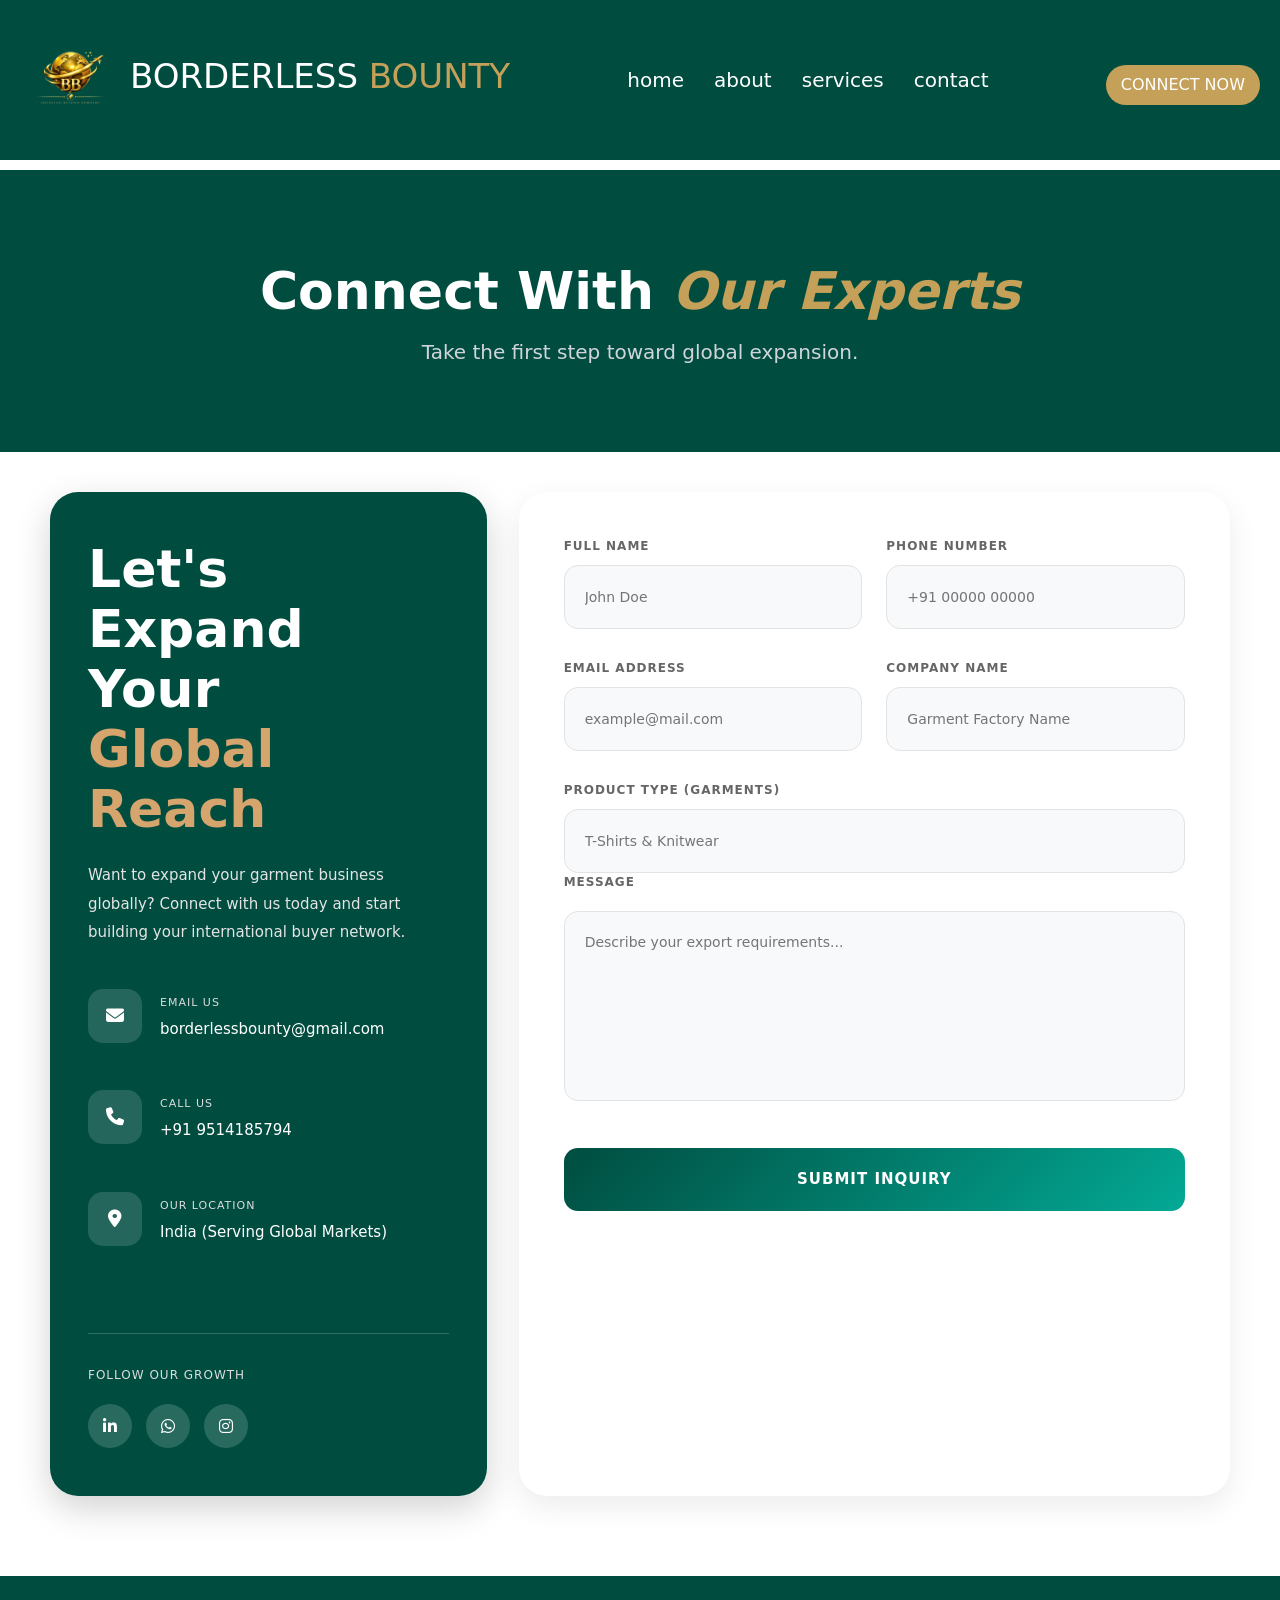
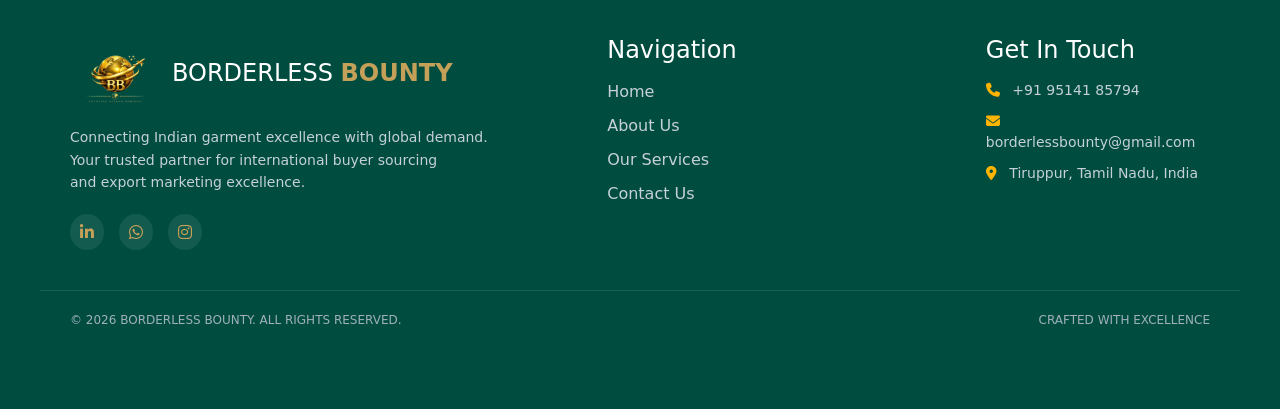
==== commit 0511172f: "Update contact.html" ====
--- a/contact.html
+++ b/contact.html
@@ -13,7 +13,7 @@
 
     <link href="https://cdn.jsdelivr.net/npm/bootstrap@5.3.8/dist/css/bootstrap.min.css" rel="stylesheet"
         integrity="sha384-sRIl4kxILFvY47J16cr9ZwB07vP4J8+LH7qKQnuqkuIAvNWLzeN8tE5YBujZqJLB" crossorigin="anonymous">
-        <link rel="stylesheet" href="/CSS/style.css">
+        <link rel="stylesheet" href="CSS/style.css">
 </head>
 <body>
    <div class="navbar-main">
@@ -35,103 +35,135 @@
     </div>
 
 </div>
+<!-- CONTACT SECTION -->
+
 <div class="contact1">
-    <h1>Connect With<span> Our Experts</span></h1>
+    <h1>Connect With <span>Our Experts</span></h1>
     <h4>Take the first step toward global expansion.</h4>
-
-</div>
-<div class="container contact-container">
-
-  <!-- LEFT -->
-  <div class="left-box">
-    <h2>Let's Expand Your <br><span>Global Reach</span></h2>
-
-    <p>
-      Want to expand your garment business globally?
-      Connect with us today and start building your
-      international buyer network.
-    </p>
-
-    <div class="info">
-
-      <div class="info-item">
-        <i class="fas fa-envelope"></i>
+</div>
+
+<div class="contact-container">
+
+    <!-- LEFT -->
+    <div class="left-box">
+
         <div>
-          <small>EMAIL US</small>
-          <p>borderlessbounty@gmail.com</p>
+            <h2>
+                Let's Expand Your <br>
+                <span>Global Reach</span>
+            </h2>
+
+            <p>
+                Want to expand your garment business globally?
+                Connect with us today and start building your
+                international buyer network.
+            </p>
+
+            <div class="info">
+
+                <div class="info-item">
+                    <i class="fas fa-envelope"></i>
+
+                    <div>
+                        <small>EMAIL US</small>
+                        <p>borderlessbounty@gmail.com</p>
+                    </div>
+                </div>
+
+                <div class="info-item">
+                    <i class="fas fa-phone"></i>
+
+                    <div>
+                        <small>CALL US</small>
+                        <p>+91 9514185794</p>
+                    </div>
+                </div>
+
+                <div class="info-item">
+                    <i class="fas fa-location-dot"></i>
+
+                    <div>
+                        <small>OUR LOCATION</small>
+                        <p>India (Serving Global Markets)</p>
+                    </div>
+                </div>
+
+            </div>
         </div>
-      </div>
-
-      <div class="info-item">
-        <i class="fas fa-phone"></i>
-        <div>
-          <small>CALL US</small>
-          <p>+91 9514185794</p>
+
+        <!-- SOCIAL -->
+        <div class="social">
+
+            <small>FOLLOW OUR GROWTH</small>
+
+            <div class="icons">
+                <a href="#"><i class="fab fa-linkedin-in"></i></a>
+                <a href="#"><i class="fab fa-whatsapp"></i></a>
+                <a href="#"><i class="fab fa-instagram"></i></a>
+            </div>
+
         </div>
-      </div>
-
-      <div class="info-item">
-        <i class="fas fa-location-dot"></i>
-        <div>
-          <small>OUR LOCATION</small>
-          <p>India (Serving Global Markets)</p>
-        </div>
-      </div>
-
-    </div>
-
-    <div class="social">
-      <small>FOLLOW OUR GROWTH</small>
-      <div class="icons">
-        <a href="#"><i class="fab fa-linkedin-in"></i></a>
-        <a href="#"><i class="fab fa-whatsapp"></i></a>
-      </div>
-    </div>
-  </div>
-
-  <!-- RIGHT -->
-  <div class="form-box">
-    <form>
-
-      <div class="row">
-        <div class="field">
-          <label>FULL NAME</label>
-          <input type="text" placeholder="John Doe">
-        </div>
-
-        <div class="field">
-          <label>PHONE NUMBER</label>
-          <input type="text" placeholder="+91 00000 00000">
-        </div>
-      </div>
-
-      <div class="row">
-        <div class="field">
-          <label>EMAIL ADDRESS</label>
-          <input type="email" placeholder="example@mail.com">
-        </div>
-
-        <div class="field">
-          <label>COMPANY NAME</label>
-          <input type="text" placeholder="Garment Factory Name">
-        </div>
-      </div>
-
-      <div class="field">
-        <label>PRODUCT TYPE (GARMENTS)</label>
-        <input type="text" placeholder="T-Shirts & Knitwear">
-      </div>
-
-      <div class="field">
-        <label>MESSAGE</label>
-        <textarea placeholder="Describe your export requirements..."></textarea>
-      </div>
-
-      <button type="submit">SUBMIT INQUIRY</button>
-
-    </form>
-  </div>
-
+
+    </div>
+
+    <!-- RIGHT -->
+    <div class="form-box">
+
+        <form>
+
+            <!-- ROW 1 -->
+            <div class="form-row">
+
+                <div class="field">
+                    <label>FULL NAME</label>
+                    <input type="text" placeholder="John Doe">
+                </div>
+
+                <div class="field">
+                    <label>PHONE NUMBER</label>
+                    <input type="text" placeholder="+91 00000 00000">
+                </div>
+
+            </div>
+
+            <!-- ROW 2 -->
+            <div class="form-row">
+
+                <div class="field">
+                    <label>EMAIL ADDRESS</label>
+                    <input type="email" placeholder="example@mail.com">
+                </div>
+
+                <div class="field">
+                    <label>COMPANY NAME</label>
+                    <input type="text" placeholder="Garment Factory Name">
+                </div>
+
+            </div>
+
+            <!-- PRODUCT -->
+            <div class="field">
+                <label>PRODUCT TYPE (GARMENTS)</label>
+                <input type="text" placeholder="T-Shirts & Knitwear">
+            </div>
+
+            <!-- MESSAGE -->
+            <div class="field">
+                <label>MESSAGE</label>
+
+                <textarea placeholder="Describe your export requirements..."></textarea>
+            </div>
+
+            <!-- BUTTON -->
+            <button type="submit">
+                SUBMIT INQUIRY
+            </button>
+
+        </form>
+
+    </div>
+
+</div>
 </div>
 <footer class="fx-footer">
 
@@ -190,4 +222,4 @@
         crossorigin="anonymous"></script>
       
 </body>
-</html>+</html>
--- a/CSS/style.css
+++ b/CSS/style.css
@@ -1,3 +1,11 @@
+*{
+  margin: 0px;
+  padding: 0px;
+  box-sizing: border-box;
+}
+body{
+  overflow-x: hidden;
+}
 .navbar-main {
     background-color: #004d40;
     height: 160px;
@@ -52,7 +60,7 @@
     border: none;
     padding: 8px 15px;
     border-radius: 20px;
-    margin-top: 50px;
+    margin-top: 10px;
 }
 .nav-btn:hover {
     background-color: #ff9f2e;
@@ -736,7 +744,7 @@
     /* 🔥 NEW 3 CARD SECTION (SAFE - no conflict) */
 
 .about-new{
-  padding:80px 0px 20px 50px;
+  padding:80px 0px 0px 10px;
 }
 
 .about-container-new{
@@ -750,7 +758,7 @@
 }
 
 .card-new{
-  width:450px;
+  width:400px;
   padding:30px;
   border-radius:15px;
   background:white;
@@ -845,6 +853,7 @@
   gap: 30px;
   width: 100%;
   margin: 0 auto;
+  
 }
 
 /* CARD */
@@ -1127,208 +1136,291 @@
 .gb-doc-item span {
   font-size: 14px;
 }
-/* contact */
-.contact1 {
-  text-align: center;
-  margin-top: 12px;
-  height: 250px;
-  width: 100%;
-  background-color: #004d40;
-padding: 70px;
-
-}
-.contact1 h1 {
-  font-size: 46px;
-  margin-bottom: 20px;
-  color: white;
-}
-.contact1 h1 span {
-  font-size: 46x;
-  color: #c5a059;
-  font-style: italic;
-}
-.contact1 h4 {
-  font-size: 20px;
-  color: #6b7280;
-}
-
+/* ================= CONTACT SECTION ================= */
+
+.contact1{
+    text-align: center;
+    width: 100%;
+    background: #004d40;
+    padding: 90px 20px 80px;
+    margin-top: 10px;
+}
+
+.contact1 h1{
+    font-size: 52px;
+    font-weight: 700;
+    color: white;
+    margin-bottom: 18px;
+}
+
+.contact1 h1 span{
+    color: #c5a059;
+    font-style: italic;
+}
+
+.contact1 h4{
+    font-size: 20px;
+    color: #d1d5db;
+    font-weight: 400;
+}
 
 /* MAIN CONTAINER */
-.contact-container {
-  display: flex;
-  width: 900px;
-  margin: 60px auto;
-  gap: 50px;
-
-  align-items: stretch; /* 🔥 equal height */
+.contact-container{
+    width: 1180px;
+    margin: 40px auto 80px;
+
+    display: flex;
+    gap: 32px;
+    align-items: stretch;
 }
 
 /* LEFT BOX */
-.left-box {
-  width: 40%;
-  padding: 25px;
-  border-radius: 20px;
-   background-color: #004d40;
-  /* background: linear-gradient(180deg, #0b0b0b, #0b7a7a); */
-  color: white;
-
-  display: flex;
-  flex-direction: column;
-  justify-content: space-between; /* 🔥 fill full height */
-}
-
-.left-box h2 {
-  font-size: 24px;
-}
-
-.left-box span {
-  color: #00e0c6;
-}
-
-.left-box p {
-  font-size: 13px;
-  margin-top: 10px;
-  line-height: 1.6;
+.left-box{
+    width: 38%;
+    min-height: 720px;
+
+    padding: 48px 38px;
+
+    border-radius: 28px;
+
+    /* background: linear-gradient(180deg,#06192b 0%, #0094c6 100%); */
+    background-color: #004d40;
+
+    color: white;
+
+    display: flex;
+    flex-direction: column;
+    justify-content: space-between;
+
+    box-shadow: 0 12px 35px rgba(0,0,0,0.18);
+}
+
+/* LEFT TITLE */
+.left-box h2{
+    font-size: 52px;
+    line-height: 1.15;
+    font-weight: 700;
+}
+
+.left-box h2 span{
+    color: #d6a56d;
+}
+
+.left-box p{
+    margin-top: 22px;
+    font-size: 15px;
+    line-height: 1.9;
+    color: #e4e4e4;
 }
 
 /* INFO */
-.info {
-  margin-top: 20px;
-}
-
-.info-item {
-  display: flex;
-  gap: 12px;
-  margin-bottom: 18px;
-}
-
-.info-item i {
-  background: rgba(255,255,255,0.15);
-  padding: 10px;
-  border-radius: 10px;
-}
-
-.info-item small {
-  font-size: 10px;
-  opacity: 0.7;
-}
-
-.info-item p {
-  font-size: 13px;
+.info{
+    margin-top: 42px;
+}
+
+.info-item{
+    display: flex;
+    align-items: flex-start;
+    gap: 18px;
+    margin-bottom: 32px;
+}
+
+.info-item i{
+    width: 54px;
+    height: 54px;
+
+    border-radius: 15px;
+
+    background: rgba(255,255,255,0.14);
+
+    display: flex;
+    align-items: center;
+    justify-content: center;
+
+    font-size: 18px;
+
+    flex-shrink: 0;
+}
+
+.info-item small{
+    font-size: 11px;
+    letter-spacing: 1px;
+    color: #dcdcdc;
+}
+
+.info-item p{
+    margin-top: 4px;
+    font-size: 15px;
+    color: white;
+    line-height: 1.7;
 }
 
 /* SOCIAL */
-.social {
-  margin-top: 20px;
-}
-
-.icons {
-  display: flex;
-  gap: 12px;
-  margin-top: 10px;
-}
-
-.icons a {
-  width: 32px;
-  height: 32px;
-  border-radius: 50%;
-  background: rgba(255,255,255,0.2);
-  display: flex;
-  align-items: center;
-  justify-content: center;
-  color: white;
-  text-decoration: none;
+.social{
+    margin-top: 40px;
+    padding-top: 28px;
+    border-top: 1px solid rgba(255,255,255,0.18);
+}
+
+.social small{
+    font-size: 12px;
+    letter-spacing: 1px;
+    color: #dcdcdc;
+}
+
+.icons{
+    display: flex;
+    gap: 14px;
+    margin-top: 18px;
+}
+
+.icons a{
+    width: 44px;
+    height: 44px;
+
+    border-radius: 50%;
+
+    background: rgba(255,255,255,0.16);
+
+    display: flex;
+    align-items: center;
+    justify-content: center;
+
+    color: white;
+    text-decoration: none;
+
+    transition: 0.3s;
+}
+
+.icons a:hover{
+    background: white;
+    color: #0094c6;
+    transform: translateY(-3px);
 }
 
 /* RIGHT FORM */
-.form-box {
-  width: 60%;
-  background: white;
-  padding: 25px;
-  border-radius: 20px;
-  box-shadow: 0 10px 25px rgba(0,0,0,0.08);
-
-  display: flex;
-  flex-direction: column;
-}
-
-/* FORM FULL HEIGHT */
-.form-box form {
-  display: flex;
-  flex-direction: column;
-  height: 100%;
+.form-box{
+    width: 62%;
+    min-height: 720px;
+
+    background: white;
+
+    padding: 45px;
+
+    border-radius: 28px;
+
+    box-shadow: 0 10px 30px rgba(0,0,0,0.08);
+
+    display: flex;
+    flex-direction: column;
+}
+
+/* FORM */
+.form-box form{
+    height: 100%;
+
+    display: flex;
+    flex-direction: column;
 }
 
 /* ROW */
-.contact .row {
-  display: flex;
-  gap: 15px;
-  margin-bottom: 12px;
+.form-row{
+    display: flex;
+    gap: 24px;
+    margin-bottom: 30px;
 }
 
 /* FIELD */
-.field {
-  width: 100%;
-  display: flex;
-  flex-direction: column;
-}
-
-.field label {
-  font-size: 11px;
-  font-weight: 600;
-  color: #666;
-  margin-bottom: 5px;
-  letter-spacing: 1px;
-}
-
+.field{
+    width: 100%;
+}
+
+.field label{
+    display: block;
+
+    margin-bottom: 10px;
+
+    font-size: 12px;
+    font-weight: 700;
+
+    color: #666;
+
+    letter-spacing: 1px;
+}
+
+/* INPUT */
 .field input,
-.field textarea {
-  padding: 12px;
-  border-radius: 10px;
-  border: 1px solid #e0e0e0;
-  background: #f7f8fa;
-  font-size: 13px;
-  outline: none;
-}
-
-/* TEXTAREA REDUCED */
-.field textarea {
-  height: 70px;
-  resize: none;
-}
-
-/* BUTTON FIXED BOTTOM */
-button {
-  width: 100%;
-  padding: 14px;
-  border-radius: 12px;
-  border: none;
-  margin-top: auto; /* 🔥 pushes button down */
-  /* background: linear-gradient(90deg, #0b7a7a, #0fa3a3); */
-   background-color: #004d40;
-  color: white;
-  font-weight: 600;
-  letter-spacing: 1px;
-  cursor: pointer;
-}
-.btn1 {
-    position: relative;
-    margin-top: -40px;
-    text-align: right;
+.field textarea{
+    width: 100%;
+
+    padding: 20px;
+
+    border-radius: 14px;
+
+    border: 1px solid #e3e3e3;
+
+    background: #f7f9fb;
+
+    font-size: 14px;
+
+    outline: none;
+
+    transition: 0.3s;
+}
+
+/* INPUT HEIGHT */
+.field input{
+    height: 64px;
+}
+
+/* FOCUS */
+.field input:focus,
+.field textarea:focus{
+    border-color: #00a6d6;
+    background: white;
+    box-shadow: 0 0 0 4px rgba(0,166,214,0.08);
+}
+
+/* TEXTAREA */
+.field textarea{
+    height: 190px;
+    resize: none;
+    margin-top: 10px;
+}
+
+/* BUTTON */
+.form-box button{
+    width: 100%;
+
+    padding: 20px;
+
+    margin-top: 40px;
+
+    border: none;
+    border-radius: 14px;
+
+    background: linear-gradient(135deg, #004d40, #03a995);
+
+    color: white;
+
+    font-size: 15px;
+    font-weight: 700;
+
+    letter-spacing: 1px;
+
+    cursor: pointer;
+
+    transition: 0.3s;
+}
+
+.form-box button:hover{
+    transform: translateY(-3px);
     
-    
-}
-.btn1 .btn {
-    background-color: #c5a059;;
-    color: white;
-    border: none;
-    padding: 8px 15px;
-    font-size: 17px;
-    cursor: pointer;
-    margin-right: 20px;
-    border-radius: 20px;
-    width: 200px;
-}
+    /* background-color: #004d40; */
+   
+}
+
+
 /* FOOTER */
 /* .fx-footer {
   padding: 80px 0 20px;
@@ -2557,500 +2649,224 @@
   }
 }
 
-/* ================= CONTACT RESPONSIVE ================= */
-@media (max-width: 992px) {
-
-  /* NAVBAR */
-  .navbar-main {
-    flex-direction: column;
-    height: auto;
-    text-align: center;
-  }
-
-  .nav {
-    flex-direction: column;
-    gap: 10px;
-  }
-
-  .btn1 {
-    margin-top: 10px;
-    text-align: center;
-  }
-
-  /* HERO */
-  .contact1 {
-    height: auto;
-    padding: 40px 20px;
-  }
-
-  .contact1 h1 {
-    font-size: 28px;
-  }
-
-  /* 🔥 MAIN FIX */
-  .contact-container {
-    flex-direction: column;   /* 👈 stack */
-    width: 100%;              /* ❌ remove 900px */
-    padding: 0 20px;
-    gap: 30px;
-  }
-
-  /* LEFT BOX */
-  .left-box {
-    width: 100%;
-  }
-
-  /* RIGHT FORM */
-  .form-box {
-    width: 100%;
-  }
-
-  /* FORM ROW */
-  .contact .row,
-  .form-box .row {
-    flex-direction: column;
-  }
-
-  /* FOOTER */
-  .fx-container {
-    grid-template-columns: 1fr;
-    text-align: center;
-    gap: 30px;
-  }
-
-  .fx-right {
-    margin-left: 0;
-  }
-
-  .fx-bottom {
-    flex-direction: column;
-    gap: 10px;
-  }
-}
-
-
-/* ================= MOBILE SMALL ================= */
-@media (max-width: 576px) {
-
-  .left-box h2 {
-    font-size: 20px;
-  }
-
-  .left-box p {
-    font-size: 12px;
-  }
-
-  .info-item p {
-    font-size: 12px;
-  }
-
-  .field input,
-  .field textarea {
-    font-size: 12px;
-  }
-
-  button {
-    font-size: 14px;
-  }
-
-}
-
 /* contact responsive */
 /* =========================================
-   RESPONSIVE DESIGN
-   MOBILE + TABLET + TV
-   STYLE NOT CHANGED
+   RESPONSIVE ONLY — DESIGN WILL NOT CHANGE
 ========================================= */
 
-/* ========= LARGE TV SCREEN ========= */
-@media (min-width: 1600px){
-
+/* Images */
+img{
+  max-width:100%;
+  height:auto;
+}
+
+/* Prevent horizontal scroll */
+html,body{
+  overflow-x:hidden;
+}
+
+/* =========================================
+   TABLET
+========================================= */
+@media (max-width:992px){
+
+  /* NAVBAR */
   .navbar-main{
-    padding: 0 80px;
-  }
-
-  .nav-left h1{
-    font-size: 48px;
-  }
-
-  .nav a{
-    font-size: 28px;
-  }
-
-  .hero h1{
-    font-size: 80px;
-  }
-
-  .hero h5{
-    font-size: 36px;
-  }
-
-  .desc{
-    font-size: 28px;
-  }
-
+    flex-wrap:wrap;
+    height:auto;
+    padding:20px;
+    gap:20px;
+  }
+
+  .nav{
+    flex-wrap:wrap;
+    justify-content:center;
+    gap:20px;
+  }
+
+  /* CONTACT */
   .contact-container{
-    width: 1400px;
-    gap: 70px;
-  }
-
-  .form-box,
-  .left-box{
-    padding: 50px;
-  }
-
-  .fx-container{
-    max-width: 1600px;
-    gap: 150px;
-  }
-
-  .gb-svc-container{
-    grid-template-columns: repeat(3,1fr);
-  }
-
-  .card-new{
-    width: 500px;
-  }
-
-}
-
-/* ========= TABLET ========= */
-@media (max-width: 992px){
-
-  .navbar-main{
-    flex-direction: column;
-    height: auto;
-    padding: 20px;
-    gap: 20px;
-  }
-
-  .nav{
-    flex-wrap: wrap;
-    justify-content: center;
-    gap: 20px;
-  }
-
-  .btn1{
-    margin-top: 0;
-  }
-
-  .hero h1{
-    font-size: 42px;
-  }
-
-  .hero h5{
-    font-size: 22px;
-  }
-
-  .desc{
-    font-size: 18px;
-  }
-
-  .service-row{
-    flex-wrap: wrap;
-  }
-
-  .contact-container{
-    width: 95%;
-    flex-direction: column;
+    width:95%;
+    flex-direction:column;
   }
 
   .left-box,
   .form-box{
-    width: 100%;
-  }
-
+    width:100%;
+    min-height:auto;
+  }
+
+  .form-row{
+    flex-direction:column;
+  }
+
+  /* SERVICE GRID */
+  .gb-svc-container{
+    grid-template-columns:repeat(2,1fr);
+  }
+
+  .gb-svc-card{
+    width:100%;
+  }
+
+  /* FOOTER */
   .fx-container{
-    grid-template-columns: 1fr;
-    gap: 50px;
-    text-align: center;
+    grid-template-columns:1fr;
+    text-align:center;
+    gap:40px;
   }
 
   .fx-right{
-    margin-left: 0;
+    margin-left:0;
   }
 
   .fx-bottom{
-    flex-direction: column;
-    gap: 10px;
-    text-align: center;
-  }
-
-  .gb-svc-container{
-    grid-template-columns: repeat(2,1fr);
-  }
-
-  .about-container-new{
-    justify-content: center;
-    padding-right: 20px;
-  }
-
-  .card-new{
-    width: 100%;
-    max-width: 600px;
-  }
-
-  .gb-pro-item{
-    width: 100%;
-    left: 0 !important;
-    padding-left: 70px;
-    padding-right: 20px;
-    margin-bottom: 30px;
-  }
-
-  .gb-pro-timeline::after{
-    left: 30px;
-  }
-
-  .gb-pro-item::before{
-    left: 12px !important;
-  }
-
-}
-
-/* ========= MOBILE ========= */
-@media (max-width: 768px){
-
+    flex-direction:column;
+    gap:10px;
+  }
+
+  .logo-row{
+    justify-content:center;
+  }
+}
+
+/* =========================================
+   MOBILE
+========================================= */
+@media (max-width:576px){
+
+  /* NAVBAR */
   .navbar-main{
-    padding: 15px;
+    flex-direction:column;
+    height:auto;
+    padding:15px;
   }
 
   .nav-left{
-    flex-direction: column;
-    text-align: center;
-  }
-
-  .logo-image{
-    width: 70px;
-    height: 70px;
+    flex-direction:column;
+    text-align:center;
+  }
+
+  .nav{
+    flex-direction:column;
+    align-items:center;
+    gap:12px;
   }
 
   .nav-left h1{
-    font-size: 24px;
-    margin-left: 0;
-  }
-
-  .nav{
-    flex-direction: column;
-    align-items: center;
-    gap: 12px;
-    padding-left: 0;
+    font-size:24px;
   }
 
   .nav a{
-    font-size: 18px;
-  }
-
-  .btn1 .btn,
+    font-size:16px;
+  }
+
   .nav-btn{
-    width: 180px;
-    margin-right: 0;
-  }
-
-  .hero{
-    height: auto;
-    padding: 100px 20px;
-  }
-
-  .hero h1{
-    font-size: 32px;
-  }
-
-  .hero h5{
-    font-size: 18px;
-  }
-
-  .desc{
-    font-size: 16px;
-  }
-
-  .main-title,
-  .main-head,
-  .industry-title,
-  .cta-box h2{
-    font-size: 28px;
-  }
-
-  .content-text{
-    font-size: 18px;
-  }
-
-  .service-card{
-    width: 100%;
-  }
-
+    width:100%;
+  }
+
+  /* HERO TITLES */
   .contact1,
-  .about1,
-  .service1{
-    height: auto;
-    padding: 50px 20px;
+  .service1,
+  .about1{
+    height:auto;
+    padding:60px 20px;
   }
 
   .contact1 h1,
-  .about1 h1,
-  .service1 h1{
-    font-size: 32px;
+  .service1 h1,
+  .about1 h1{
+    font-size:34px;
+    line-height:1.4;
   }
 
   .contact1 h4,
-  .about1 h4,
-  .service1 h4{
-    font-size: 16px;
-  }
-
+  .service1 h4,
+  .about1 h4{
+    font-size:16px;
+  }
+
+  /* CONTACT */
   .contact-container{
-    margin: 40px auto;
+    width:100%;
+    padding:15px;
+    margin:20px auto;
   }
 
   .left-box,
   .form-box{
-    padding: 20px;
-  }
-
-  .contact .row{
-    flex-direction: column;
-  }
-
+    padding:25px 20px;
+  }
+
+  .left-box h2{
+    font-size:32px;
+  }
+
+  .form-row{
+    flex-direction:column;
+    gap:18px;
+  }
+
+  .field input{
+    height:56px;
+  }
+
+  .field textarea{
+    height:140px;
+  }
+
+  /* SERVICES */
   .gb-svc-container{
-    grid-template-columns: 1fr;
-  }
-
-  .gb-svc-card{
-    width: 100%;
-  }
-
-  .gb-svc-card img{
-    height: 300px;
-  }
-
-  .cta-contact{
-    flex-direction: column;
-    gap: 20px;
-  }
-
-  .divider{
-    display: none;
-  }
-
+    grid-template-columns:1fr;
+  }
+
+  /* TIMELINE */
+  .gb-pro-timeline::after{
+    left:20px;
+  }
+
+  .gb-pro-item{
+    width:100%;
+    padding-left:60px;
+    padding-right:10px;
+    left:0 !important;
+  }
+
+  .gb-left::before,
+  .gb-right::before{
+    left:2px;
+  }
+
+  /* FOOTER */
   .fx-footer{
-    padding: 50px 20px;
+    padding:50px 20px 20px;
   }
 
   .fx-container{
-    padding: 0;
-  }
-
-  .logo-row{
-    justify-content: center;
-    flex-direction: column;
-  }
-
-  .logo-image2{
-    width: 70px;
-    height: 70px;
-  }
-
-  .fx-left p,
-  .fx-center li,
-  .fx-right p{
-    font-size: 15px;
-  }
-
-  .about2{
-    position: static;
-    margin-top: 50px;
-    padding: 20px;
-  }
-
-  .about2 h1{
-    font-size: 28px;
-  }
-
-  .about2 p{
-    font-size: 16px;
-  }
-
-  .poem{
-    height: auto;
-    padding: 20px;
-  }
-
-  .box0{
-    position: static;
-    width: 100%;
-    margin-top: 30px;
-    padding: 20px;
-  }
-
-  .founders2{
-    margin-top: 100px;
-    padding: 50px 20px;
-  }
-
-  .about-new{
-    padding: 50px 20px;
-  }
-
-  .card-new{
-    padding: 25px;
-  }
-
-  .card-new p,
-  .card-new li{
-    font-size: 16px;
-  }
-
-}
-
-/* ========= SMALL MOBILE ========= */
-@media (max-width: 480px){
-
-  .hero h1{
-    font-size: 26px;
-  }
-
-  .hero h5{
-    font-size: 16px;
-  }
-
-  .desc{
-    font-size: 14px;
-  }
-
-  .nav-left h1{
-    font-size: 20px;
-  }
-
-  .contact1 h1,
-  .about1 h1,
-  .service1 h1{
-    font-size: 26px;
-  }
-
-  .main-title,
-  .main-head{
-    font-size: 24px;
-  }
-
-  .content-text{
-    font-size: 16px;
-  }
-
-  .cta-box{
-    padding: 35px 20px;
-  }
-
-  .cta-box h2{
-    font-size: 24px;
-  }
-
-  .field input,
-  .field textarea{
-    font-size: 12px;
-  }
-
-  button{
-    font-size: 14px;
-  }
-
-}+    padding:0;
+  }
+
+  .fx-social{
+    display:flex;
+    justify-content:center;
+  }
+
+  .fx-bottom{
+    text-align:center;
+    font-size:11px;
+  }
+}
+
+/* =========================================
+   TV / LARGE SCREEN
+========================================= */
+@media (min-width:1440px){
+
+  .contact-container,
+  .fx-container,
+  .gb-svc-container{
+    max-width:1600px;
+    margin:auto;
+  }
+
+}
